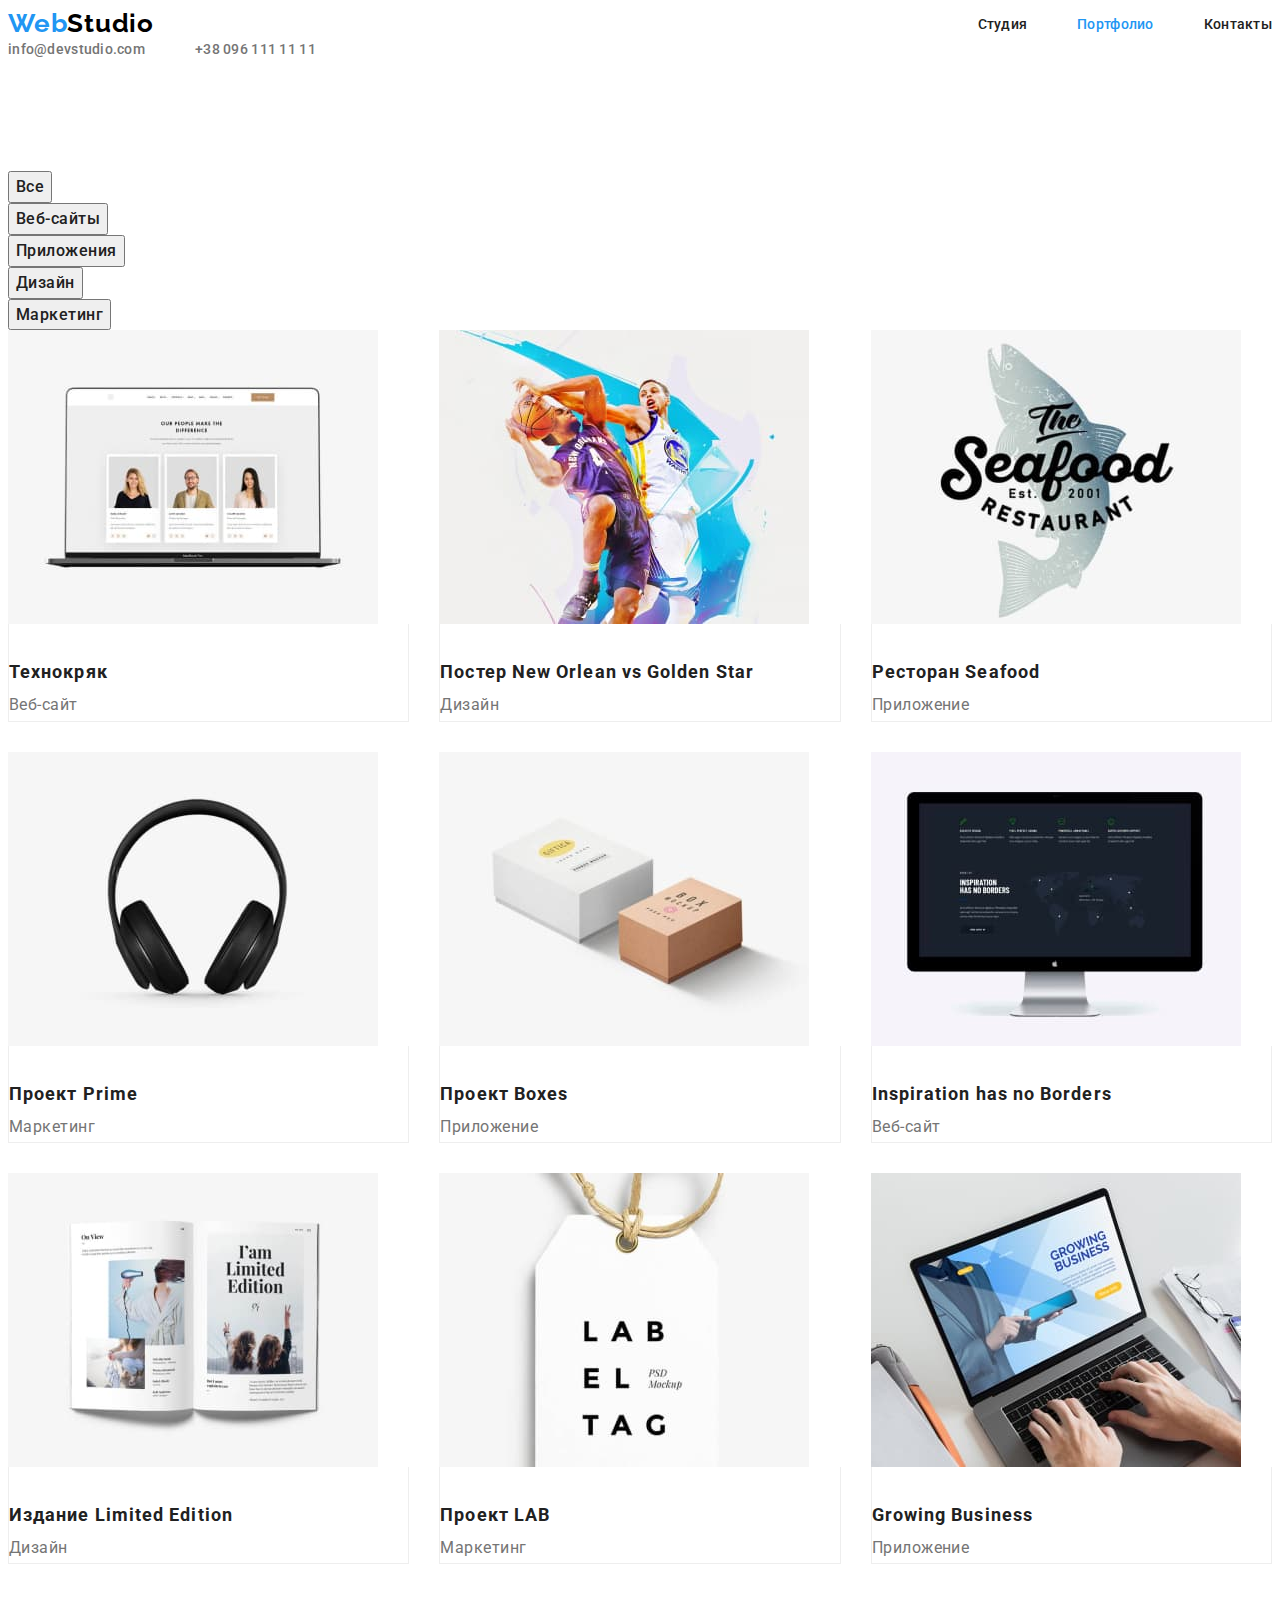
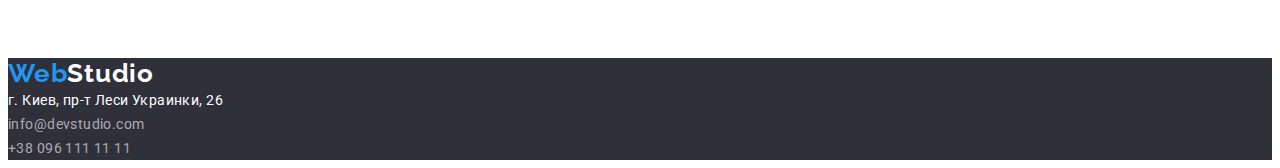
==== portfolio.html @ e8f2d109 "add" ====
<!DOCTYPE html>
<html lang="ru">
  <head>
    <link rel="stylesheet" href="./css/styles.css" />
    <meta charset="UTF-8" />
    <meta http-equiv="X-UA-Compatible" content="IE=edge" />
    <meta name="viewport" content="width=device-width, initial-scale=1.0" />
    <title>portfolio</title>
    <link rel="preconnect" href="https://fonts.googleapis.com" />
    <link rel="preconnect" href="https://fonts.gstatic.com" crossorigin />
    <link
      href="https://fonts.googleapis.com/css2?family=Raleway:wght@700&family=Roboto:wght@400;500;700;900&display=swap"
      rel="stylesheet"
      <link
      rel="stylesheet"
      href="https://cdn.jsdelivr.net/npm/modern-normalize@1.1.0/modern-normalize.min.css"
    />
  </head>
  <body>
    <!--header  -->
    <header class="page-header">
      <nav class="page-nav">
        <a class="logo" href="./index.html" lang="en"
          >Web<span class="logo-color-header">Studio</span></a
        >
        <ul class="menu list">
          <li class="menu-item">
            <a class="menu-link link" href="">Студия</a>
          </li>
          <li class="menu-item">
            <a class="menu-link link current" href="">Портфолио</a>
          </li>
          <li class="menu-item">
            <a class="menu-link link" href="">Контакты</a>
          </li>
        </ul>
      </nav>

      <ul class="menu list">
        <li class="menu-item">
          <a class="contact-email link" href="mailto:info@devstudio.com">info@devstudio.com</a>
        </li>
        <li class="menu-item">
          <a class="contact-phone-number link" href="tel:+380961111111">+38 096 111 11 11</a>
        </li>
      </ul>
    </header>
    <!-- portfolio hero -->
    <main class="section">
      <ul class="list">
        <li class="menu-item">
          <button class="portfolio-btn" type="button">Все</button>
        </li>
        <li class="menu-item">
          <button class="portfolio-btn" type="button">Веб-сайты</button>
        </li>
        <li class="menu-item">
          <button class="portfolio-btn" type="button">Приложения</button>
        </li>
        <li class="menu-item">
          <button class="portfolio-btn" type="button">Дизайн</button>
        </li>
        <li class="menu-item">
          <button class="portfolio-btn" type="button">Маркетинг</button>
        </li>
      </ul>
      <!-- portfolio projects -->
      <ul class="list portfolio-lists">
        <li class="portfolio-project-lists">
          <img src="./images/portfolio/projects/технокряк.jpg" alt="технокряк" width="370"
          height="294"
        </li>
        <div class="project-name-cards">
          <h2 class="project-name">Технокряк</h2>
          <p class="project-category">Веб-сайт</p>
        </div>

        <li class="portfolio-project-lists">
          <img src="./images/portfolio/projects/постер.jpg" alt="постер" width="370" height="294"
        </li>
        <div class="project-name-cards">
          <h2 class="project-name">Постер <span lang="en"> New Orlean vs Golden Star </span></h2>
          <p class="project-category">Дизайн</p>
        </div>
        <li class="portfolio-project-lists">
          <img src="./images/portfolio/projects/лого-ресторана.jpg" alt="логотип лого-ресторана"
          width="370" height="294"
        </li>

        <div class="project-name-cards">
          <h2 class="project-name">Ресторан <span lang="en">Seafood</span></h2>
          <p class="project-category">Приложение</p>
        </div>
        <li class="portfolio-project-lists">
          <img src="./images/portfolio/projects/прайм.jpg" alt="наушники" width="370" height="294"
        </li>
        <div class="project-name-cards">
          <h2 class="project-name">Проект <span lang="en">Prime</span></h2>
          <p class="project-category">Маркетинг</p>
        </div>
        <li class="portfolio-project-lists">
          <img src="./images/portfolio/projects/коробки.jpg" alt="две коробки" width="370"
          height="294"
        </li>
        <div class="project-name-cards">
          <h2 class="project-name">Проект <span lang="en">Boxes</span></h2>
          <p class="project-category">Приложение</p>
        </div>
        <li class="portfolio-project-lists">
          <img src="./images/portfolio/projects/вдохновление.jpg" alt="экран монитора" width="370"
          height="294"
        </li>
        <div class="project-name-cards">
          <h2 class="project-name" class="project-name" lang="en">Inspiration has no Borders</h2>
          <p class="project-category">Веб-сайт</p>
        </div>
        <li class="portfolio-project-lists">
          <img src="./images/portfolio/projects/издание.jpg" alt="развернутый журнал" width="370"
          height="294"
        </li>
        <div class="project-name-cards">
          <h2 class="project-name">Издание <span lang="en">Limited Edition</span></h2>
          <p class="project-category">Дизайн</p>
        </div>
        <li class="portfolio-project-lists">
          <img src="./images/portfolio/projects/лаб.jpg" alt="брелок логотип" width="370"
          height="294"
        </li>
        <div class="project-name-cards">
          <h2 class="project-name">Проект <span lang="en">LAB</span></h2>
          <p class="project-category">Маркетинг</p>
        </div>
        <li class="portfolio-project-lists">
          <img src="./images/portfolio/projects/макбук.jpg" alt="работающий макбук" width="370"
          height="294"
        </li>
        <div class="project-name-cards">
          <h2 class="project-name" lang="en">Growing Business</h2>
          <p class="project-category">Приложение</p>
        </div>
      </ul>
    </main>
    <!-- footer -->
    <footer class="footer-color">
      <a class="logo" href="WebStudio./index.html" lang="en"
        >Web<span class="logo-color-footer">Studio</span>
      </a>

      <address>
        <ul class="list">
          <li class="menu-item">
            <a
              class="contacts link"
              href="https://goo.gl/maps/xcYjVPtmM2zp14ST6"
              target="_blank"
              rel="noopener noreferrer"
              >г. Киев, пр-т Леси Украинки, 26</a
            >
          </li>
          <li class="menu-item">
            <a class="contact-detail link" href="mailto:info@devstudio.com">info@devstudio.com</a>
          </li>
          <li class="menu-item">
            <a class="contact-detail link" href="tel:+380961111111">+38 096 111 11 11</a>
          </li>
        </ul>
      </address>
    </footer>
  </body>
</html>
---- css/styles.css ----
:root {
    --primary-font: 'Roboto', sans-serif;
    --accent-color:#2196F3;
}
h1,
h2,
h3,
h4,
p {
    margin-top: 0;
    margin-bottom: 0;
}
ul,
ol {
    margin-top: 0;
    margin-bottom: 0;
    padding-left: 0;

}

img {
    display: block;
}

button{
cursor: pointer;
}
.section {
    padding-top: 94px;
    padding-bottom: 94px;
}

.list {
    list-style: none;
}
.link {
    text-decoration: none;
}       
body {
    font-family: var(--primary-font);
}

.container {
    width: 1200px;
    margin-left: auto;
    margin-right: auto;
    padding-left: 15px;
    padding-bottom: 15px;
}


    
                                     /*===== DOCUMENT PAGE ======*/

                                    /* ======= DOCUMENT HEADER ==========*/
.page-header{
    padding-bottom: 19px;
}

.header-container{
  display:flex;
  align-items:center;
  padding-top: 32px;
  padding-bottom: 32px;
}

.page-nav {
    display:flex;
    align-items: center;
}

.logo {
    font-family: 'Raleway',sans-serif;
        font-weight: 700;
        font-size: 26px;
        line-height: 1.19;
        letter-spacing: 0.03em;
       color: var(--accent-color);
    text-decoration: none;
    /* margin-right: 93px; */
}


.logo-color-header {
        color: #000000;
        /* padding-top: 24px;
        padding-bottom: 24px; */
}


.menu {
    display:flex;
    align-items: center;
    margin-left: auto;
}

.menu-item:not(:last-child) {
margin-right: 50px;
}

.menu-link {
        font-weight: 500;
        font-size: 14px;
        line-height: 1.14;
        letter-spacing: 0.02em;
       color: #212121;
    
}
.menu-link:hover,
.menu-link:focus {
color: var(--accent-color);
}

.current {
    color: var(--accent-color);
}

.contact-email{
        font-weight: 500;
        font-size: 14px;
        line-height: 1.14;
        letter-spacing: 0.02em;
        color: #757575;
}
.contact-email:hover,
.contact-email:focus{
    color: var(--accent-color);
}

.contact-phone-number {
    font-weight: 500;
    font-size: 14px;
    line-height: 1.14;
    letter-spacing: 0.02em;
    color: #757575;
    padding-right: 15px;
    
}

.contact-phone-number:hover,
.contact-phone-number:focus {
color: var(--accent-color);
}

                                  /* ================  HERO   ========== */
                                  
.hero-section {

}

.modal-btn {
        padding-top: 8px;
        padding-bottom: 8px;
        padding-right: 37px;
        padding-left: 37px;
        font-weight: 700;
        font-size: 16px;
        line-height: 1.87;
        color: #FFFFFF;
        background: var(--accent-color);
        font-family: inherit;
        letter-spacing: 0.06em;
        border-radius: 4px;
        }

.hero-title {
        padding-top: 200px;
        padding-bottom:280px;
        padding-right:452px;
        padding-left:452px;
        font-weight: 900;
        font-size: 44px;
        line-height: 1.36;
        text-align: center;
        letter-spacing: 0.06em;
        text-transform: uppercase;
        color: #FFFFFF;
       
}
.color-hero {
background: #2F303A;
}

                                 /* ===============  ADVANTAGES   =========== */
 .emoloyees-section{
    background-color: #FFFFFF;
   



 }

 .subtitle {
   
        font-weight: 700;
        font-size: 14px;
        line-height: 1.14;
        letter-spacing: 0.03em;
        text-transform: uppercase;
    
        color: #212121;
}

.subtitle-text{
        line-height: 1.71;
        letter-spacing: 0.03em;
        color: #757575;
}

                                   /*============= WHAT WE ARE DOING ============*/

.secondary-subheading {
        font-weight: 700;
        font-size: 36px;
        line-height: 1.16;
        text-align: center;
        letter-spacing: 0.03em;
    
        color: #212121;
}

                                    /* =============  OUR TEAM  ========= */

.employees-title{
    margin-bottom: 50px;
}
.employees-list{
    display: flex;
    flex-wrap: wrap;
    gap: 30px;
}

.employees-card{
    flex-basis: calc((100% - 90px)/4);
    
}


.empolyees-card-description{
    border: 1px solid #EEEEEE;
    padding-top: 30px;
    padding-bottom: 30px;
    border-radius: 0px 0px 4px 4px;

}

.names{
    font-weight: 500;
    font-size: 16px;
    line-height: 1.19;
    letter-spacing: 0.03em;
    color: #212121;
                                    }

.position {
        line-height: 1.19;
        letter-spacing: 0.03em;
        color: #757575;
}
                                 
                                     /* ===========   FOOTER  ========= */

.contacts {
        font-style: normal;
        font-size: 14px;
        line-height: 1.71;
        letter-spacing: 0.03em;
        color: #FFFFFF;
}
.contacts:hover,
.contacts:focus {
    color: var(--accent-color);
}
.logo-color-footer {
    color: #FFFFFF;
}
.contact-detail {
    font-style: normal;
    font-size: 14px;
    line-height: 1.71;
    letter-spacing: 0.03em;
    color: rgba(255, 255, 255, 0.6);
}
.footer-color {
    background: #2F303A;
}
                               /*======== END OF DOCUMENT PAGE ========*/

                             /* ======= === PORTFOLIO PAGE === ======== */
                               
                /* =============  =======  PORTFOLIO HERO  ======   ============ */
                    

.portfolio-btn {
        font-weight: 500;
        font-size: 16px;
        line-height: 1.62;
        letter-spacing: 0.03em;
        color: #212121;
        font-family: inherit;
        
    }
.portfolio-btn:hover,
.portfolio-btn:focus {
        color: #FFFFFF;
        background: var(--accent-color);
}
 
                                      /* ======== PORTFOLIO PROJECTS =========*/                      
.portfolio-project-lists {
    flex-basis: calc((100% - 60px)/3);
 }
                                    
.portfolio-lists {
    display: flex;
     flex-wrap: wrap;
     gap: 30px;
    }

.project-name-cards {
   border:1px solid #EEEEEE;
   border-top: none;
    padding-top: 30px;
}

.project-name {
    font-weight: 700;
    font-size: 18px;
    line-height:2.0;
    letter-spacing: 0.06em;
    color: #212121;
}

.project-category {
    line-height: 1.88;
    letter-spacing: 0.03em;
    color: #757575;
} 
                              /* ======== ======  END OF PORTFOLIO  PAGE ====== ========== */
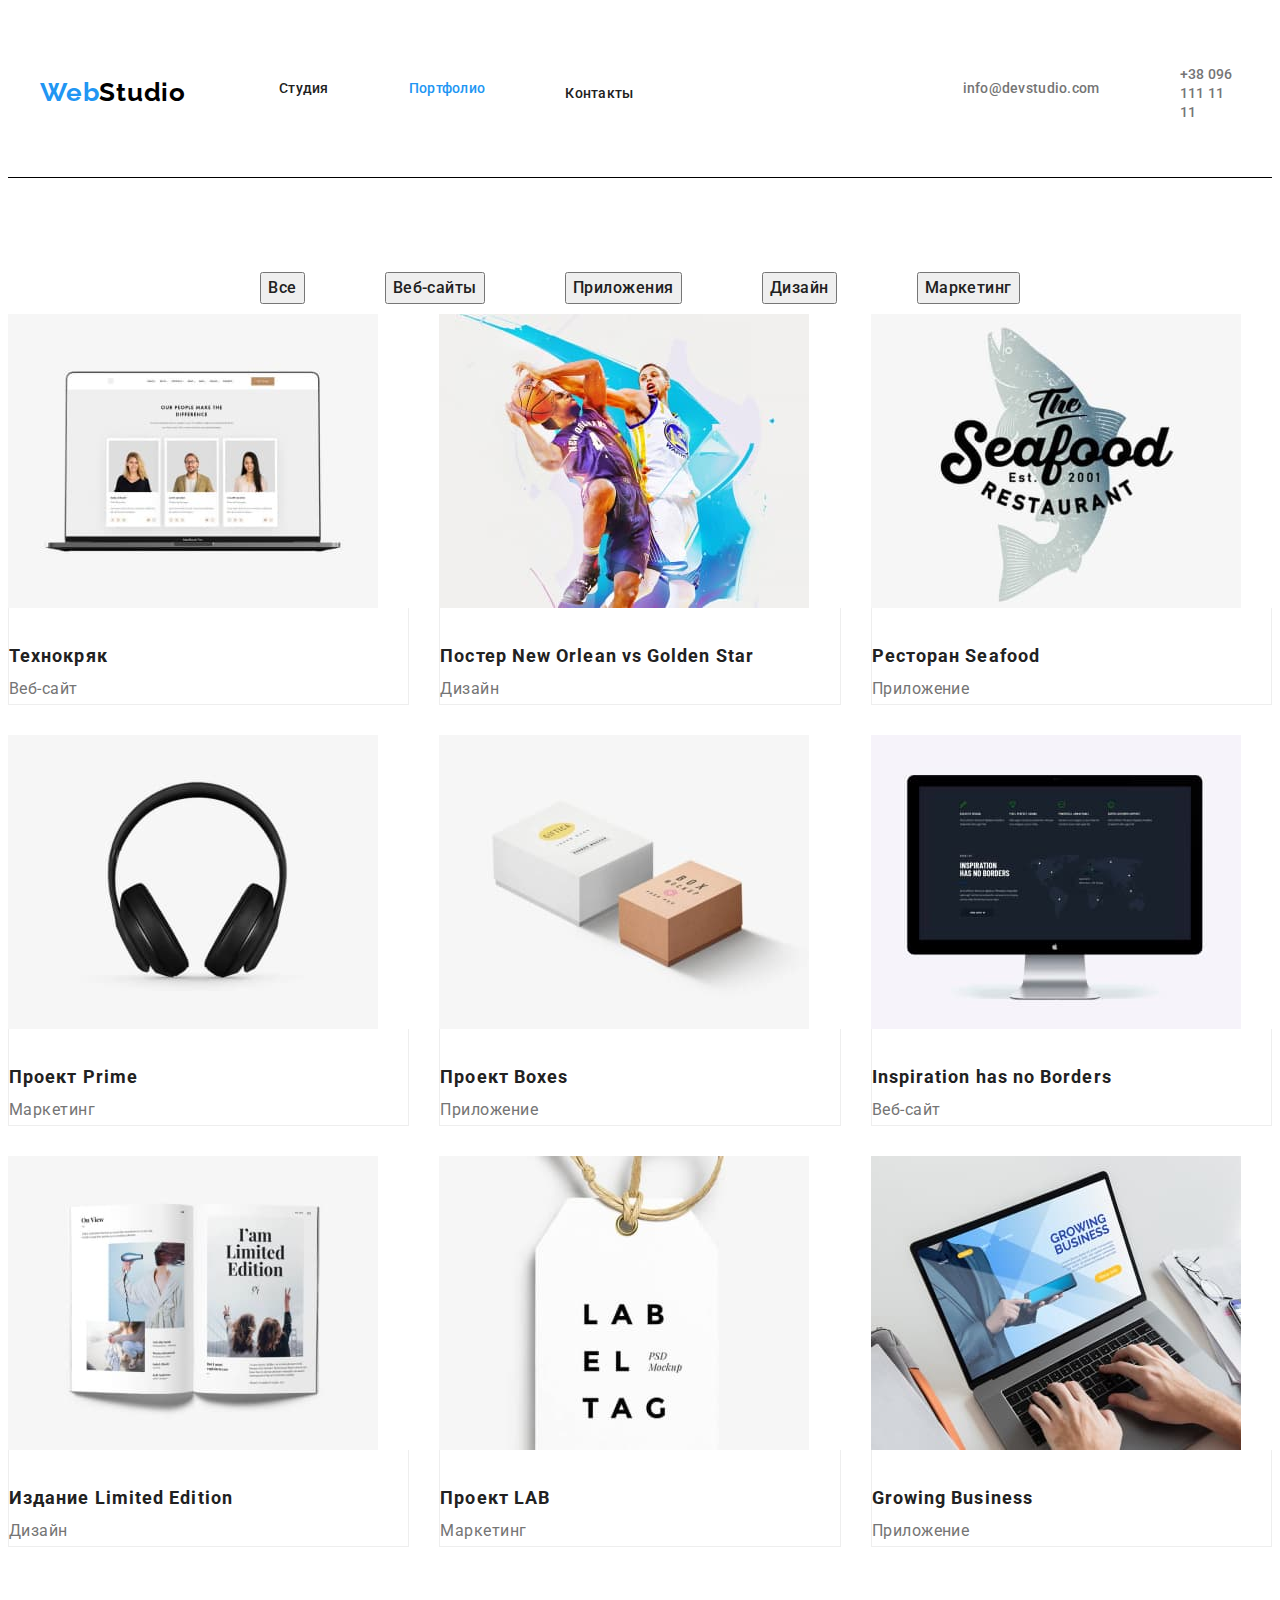
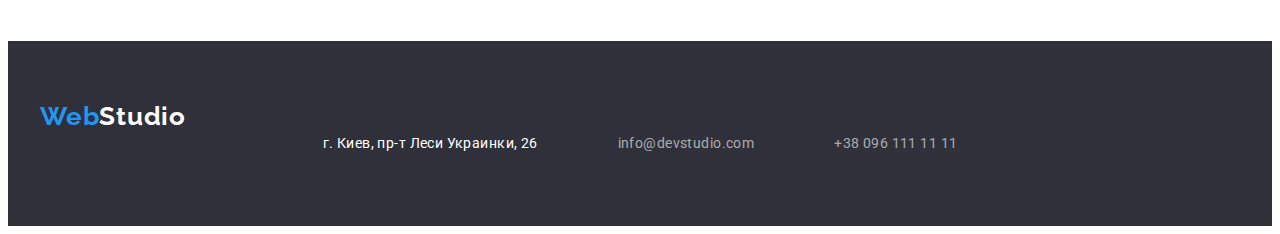
==== commit 41f7c7b7: "added" ====
--- a/portfolio.html
+++ b/portfolio.html
@@ -19,31 +19,33 @@
   <body>
     <!--header  -->
     <header class="page-header">
-      <nav class="page-nav">
-        <a class="logo" href="./index.html" lang="en"
-          >Web<span class="logo-color-header">Studio</span></a
-        >
+      <div class="container header-container">
+        <nav class="page-nav">
+          <a class="logo-header link" href="./index.html" lang="en"
+            >Web<span class="logo-color-header">Studio</span></a
+          >
+          <ul class="menu list">
+            <li class="menu-item">
+              <a class="menu-link link" href="">Студия</a>
+            </li>
+            <li class="menu-item">
+              <a class="menu-link link current" href="">Портфолио</a>
+            </li>
+            <li class="menu-item">
+              <a class="menu-link link" href="">Контакты</a>
+            </li>
+          </ul>
+        </nav>
+
         <ul class="menu list">
           <li class="menu-item">
-            <a class="menu-link link" href="">Студия</a>
+            <a class="contact-email link" href="mailto:info@devstudio.com">info@devstudio.com</a>
           </li>
           <li class="menu-item">
-            <a class="menu-link link current" href="">Портфолио</a>
-          </li>
-          <li class="menu-item">
-            <a class="menu-link link" href="">Контакты</a>
+            <a class="contact-phone-number link" href="tel:+380961111111">+38 096 111 11 11</a>
           </li>
         </ul>
-      </nav>
-
-      <ul class="menu list">
-        <li class="menu-item">
-          <a class="contact-email link" href="mailto:info@devstudio.com">info@devstudio.com</a>
-        </li>
-        <li class="menu-item">
-          <a class="contact-phone-number link" href="tel:+380961111111">+38 096 111 11 11</a>
-        </li>
-      </ul>
+      </div>
     </header>
     <!-- portfolio hero -->
     <main class="section">
@@ -142,7 +144,8 @@
     </main>
     <!-- footer -->
     <footer class="footer-color">
-      <a class="logo" href="WebStudio./index.html" lang="en"
+      <div class="container">
+      <a class="logo-footer" href="WebStudio./index.html" lang="en"
         >Web<span class="logo-color-footer">Studio</span>
       </a>
 
@@ -166,5 +169,6 @@
         </ul>
       </address>
     </footer>
+    </div>
   </body>
 </html>
--- a/css/styles.css
+++ b/css/styles.css
@@ -22,9 +22,10 @@
     display: block;
 }
 
-button{
-cursor: pointer;
-}
+button {
+cursor: pointer; 
+}
+
 .section {
     padding-top: 94px;
     padding-bottom: 94px;
@@ -45,7 +46,7 @@
     margin-left: auto;
     margin-right: auto;
     padding-left: 15px;
-    padding-bottom: 15px;
+    padding-right: 15px;
 }
 
 
@@ -54,7 +55,9 @@
 
                                     /* ======= DOCUMENT HEADER ==========*/
 .page-header{
-    padding-bottom: 19px;
+    padding-bottom: 24px;
+    padding-top: 24px ;
+    border-bottom: 1px solid;
 }
 
 .header-container{
@@ -69,7 +72,7 @@
     align-items: center;
 }
 
-.logo {
+.logo-header {
     font-family: 'Raleway',sans-serif;
         font-weight: 700;
         font-size: 26px;
@@ -77,7 +80,7 @@
         letter-spacing: 0.03em;
        color: var(--accent-color);
     text-decoration: none;
-    /* margin-right: 93px; */
+    margin-right: 93px;
 }
 
 
@@ -144,9 +147,6 @@
 
                                   /* ================  HERO   ========== */
                                   
-.hero-section {
-
-}
 
 .modal-btn {
         padding-top: 8px;
@@ -161,34 +161,68 @@
         font-family: inherit;
         letter-spacing: 0.06em;
         border-radius: 4px;
+        margin-top: 30px;
         }
 
 .hero-title {
-        padding-top: 200px;
-        padding-bottom:280px;
-        padding-right:452px;
-        padding-left:452px;
+    
         font-weight: 900;
         font-size: 44px;
         line-height: 1.36;
-        text-align: center;
         letter-spacing: 0.06em;
         text-transform: uppercase;
         color: #FFFFFF;
+        margin-left: auto;
+        margin-right: auto;
+        width: 691px;
        
 }
 .color-hero {
 background: #2F303A;
 }
 
+.hero-section{
+    padding-top: 200px;
+    padding-bottom: 200px;
+    text-align: center;
+}
+
                                  /* ===============  ADVANTAGES   =========== */
- .emoloyees-section{
+ 
+ 
+ .list{
+    display: flex;
+    flex-basis: calc((100% - 90px)/4);
+   
+ }
+ 
+ .visually-hidden {
+     position: absolute;
+     width: 1px;
+     height: 1px;
+     margin: -1px;
+     border: 0;
+     padding: 0;
+
+     white-space: nowrap;
+     clip-path: inset(100%);
+     clip: rect(0 0 0 0);
+     overflow: hidden;
+ }
+
+.emoloyees-section{
     background-color: #FFFFFF;
-   
-
-
-
- }
+    
+ }
+
+ .advantages-description{
+    width: 270px;
+    gap: 30px;
+    display: flex;
+    flex-wrap: wrap;
+    flex-basis: calc((100% - 90px)/4);
+ }
+
 
  .subtitle {
    
@@ -197,7 +231,6 @@
         line-height: 1.14;
         letter-spacing: 0.03em;
         text-transform: uppercase;
-    
         color: #212121;
 }
 
@@ -205,6 +238,7 @@
         line-height: 1.71;
         letter-spacing: 0.03em;
         color: #757575;
+        margin-bottom: 10px;
 }
 
                                    /*============= WHAT WE ARE DOING ============*/
@@ -215,19 +249,45 @@
         line-height: 1.16;
         text-align: center;
         letter-spacing: 0.03em;
-    
         color: #212121;
-}
+        padding-bottom: 50px;
+    
+}
+.list{
+    justify-content: center;
+    display: flex;
+    gap: 30px;
+    
+}
+
+
 
                                     /* =============  OUR TEAM  ========= */
+.employees-list{
+    list-style: none;
+}
+
+.team-container{
+    width: 1200px;
+    margin-left: auto;
+    margin-right: auto;
+    padding-left: 15px;
+    padding-right: 15px;
+    background: #F5F4FA;
+}
 
 .employees-title{
     margin-bottom: 50px;
-}
+    margin-top: 94px;
+}
+
+
+
 .employees-list{
     display: flex;
     flex-wrap: wrap;
     gap: 30px;
+    padding-bottom: 94px;
 }
 
 .employees-card{
@@ -235,13 +295,12 @@
     
 }
 
-
 .empolyees-card-description{
-    border: 1px solid #EEEEEE;
+    
     padding-top: 30px;
     padding-bottom: 30px;
-    border-radius: 0px 0px 4px 4px;
-
+    text-align: center;
+    background-color: #FFFFFF;
 }
 
 .names{
@@ -260,7 +319,28 @@
                                  
                                      /* ===========   FOOTER  ========= */
 
-.contacts {
+   
+
+.logo-footer{
+    font-family: 'Raleway', sans-serif;
+        font-weight: 700;
+        font-size: 26px;
+        line-height: 1.19;
+        letter-spacing: 0.03em;
+        color: var(--accent-color);
+        text-decoration: none;
+        /* display: block; */
+        /* margin-right: 93px; */
+        margin-bottom: 20px;
+}
+.menu-item {
+    display: block;
+}
+ .menu-item:not(:last-child) {
+margin-bottom: 10px;
+ }
+
+    .contacts {
         font-style: normal;
         font-size: 14px;
         line-height: 1.71;
@@ -283,13 +363,18 @@
 }
 .footer-color {
     background: #2F303A;
+    padding-top: 60px;
+    padding-bottom: 60px;
 }
                                /*======== END OF DOCUMENT PAGE ========*/
 
                              /* ======= === PORTFOLIO PAGE === ======== */
                                
                 /* =============  =======  PORTFOLIO HERO  ======   ============ */
-                    
+    .list{
+        display: flex;
+        justify-content: center;
+    }
 
 .portfolio-btn {
         font-weight: 500;
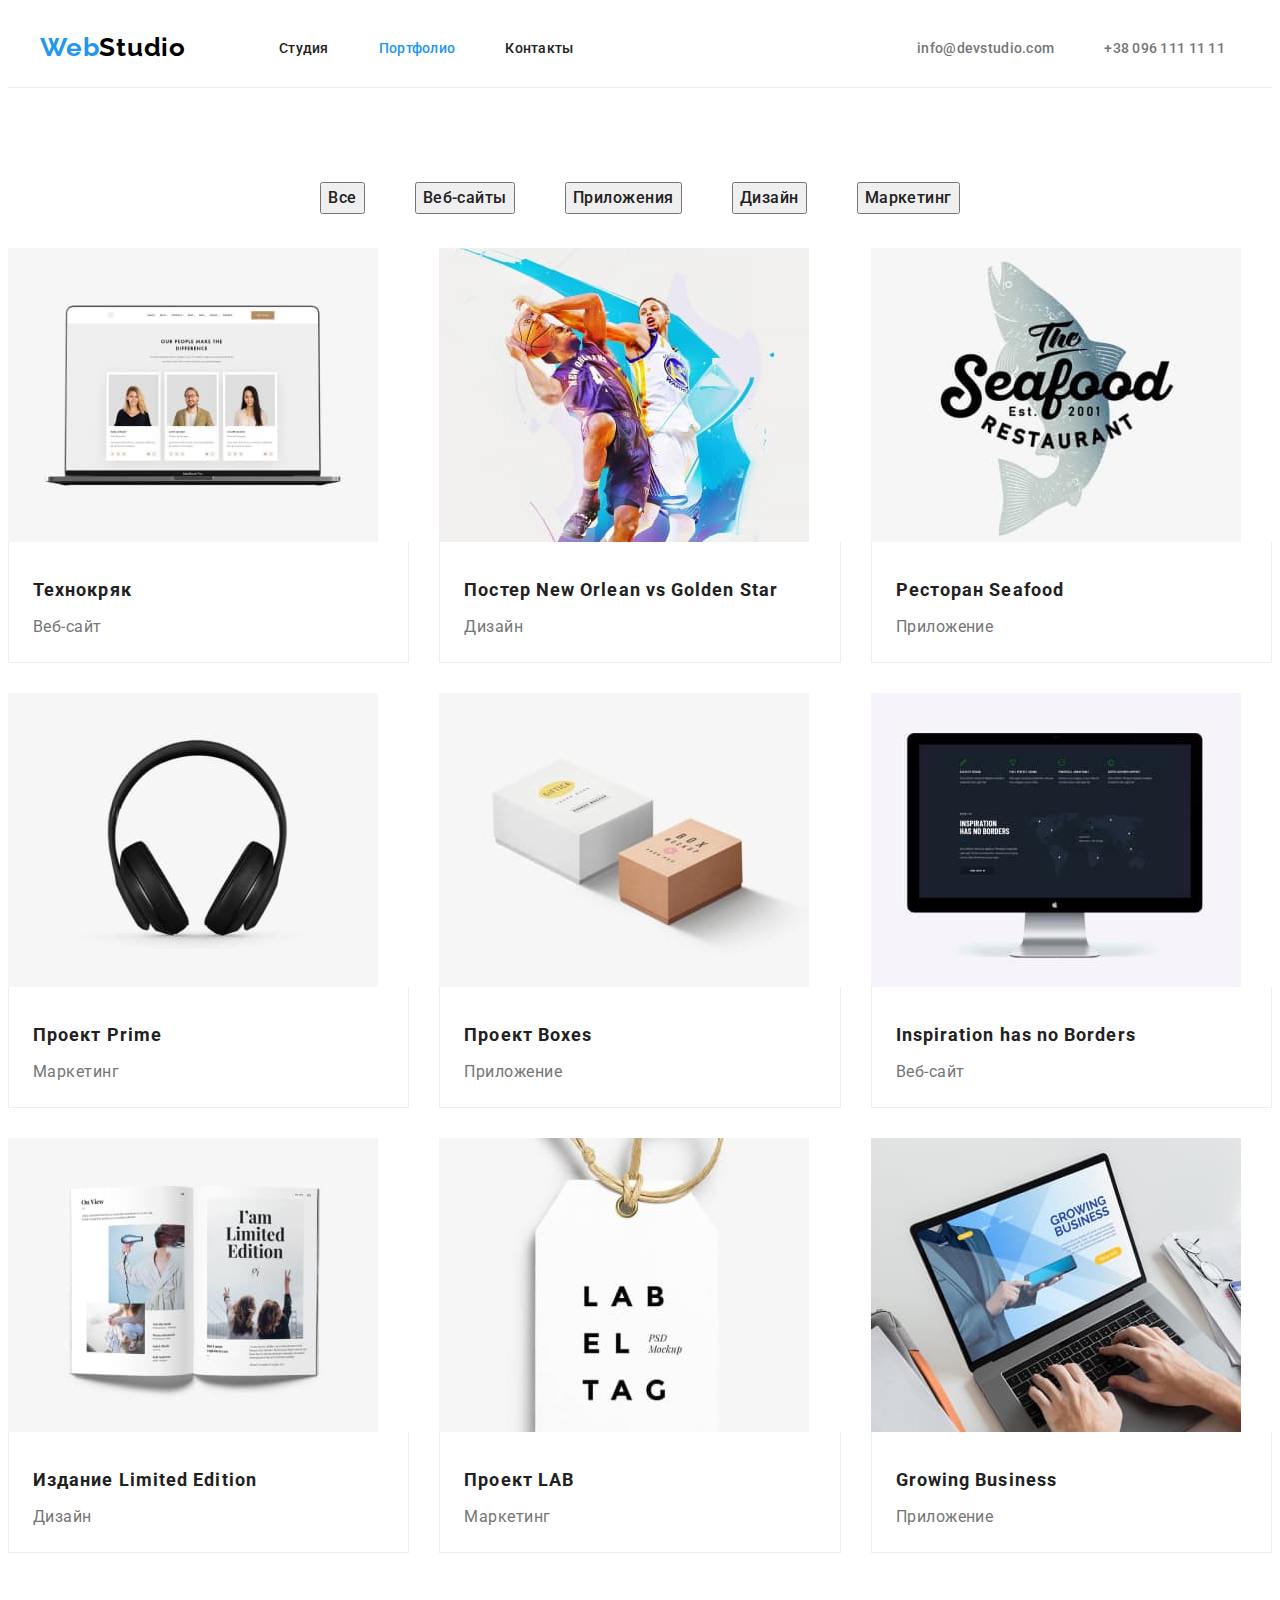
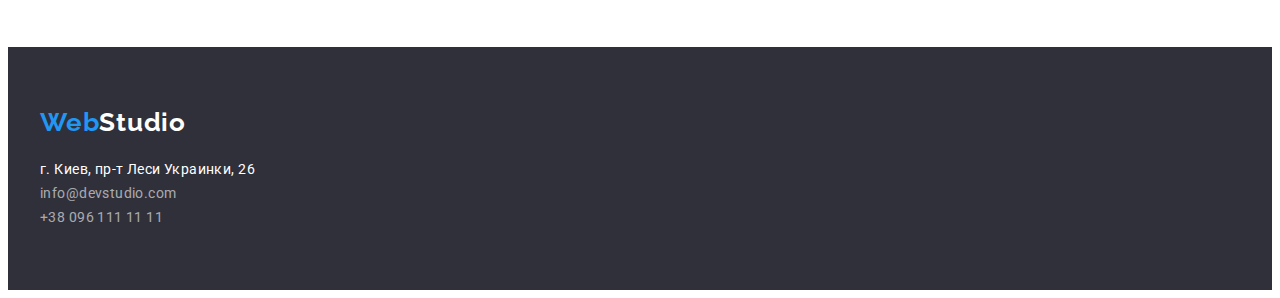
==== commit f1fa3c6b: "added" ====
--- a/portfolio.html
+++ b/portfolio.html
@@ -22,11 +22,10 @@
       <div class="container header-container">
         <nav class="page-nav">
           <a class="logo-header link" href="./index.html" lang="en"
-            >Web<span class="logo-color-header">Studio</span></a
-          >
+            >Web<span class="logo-color-header">Studio</span></a>
           <ul class="menu list">
             <li class="menu-item">
-              <a class="menu-link link" href="">Студия</a>
+              <a class="menu-link link" href="./index.html">Студия</a>
             </li>
             <li class="menu-item">
               <a class="menu-link link current" href="">Портфолио</a>
@@ -48,8 +47,9 @@
       </div>
     </header>
     <!-- portfolio hero -->
-    <main class="section">
-      <ul class="list">
+    <main>
+      <div class="section">
+      <ul class="list portfolio-list-hero">
         <li class="menu-item">
           <button class="portfolio-btn" type="button">Все</button>
         </li>
@@ -141,6 +141,7 @@
           <p class="project-category">Приложение</p>
         </div>
       </ul>
+      </div>
     </main>
     <!-- footer -->
     <footer class="footer-color">
@@ -150,7 +151,7 @@
       </a>
 
       <address>
-        <ul class="list">
+        <ul class="list-menu">
           <li class="menu-item">
             <a
               class="contacts link"
--- a/css/styles.css
+++ b/css/styles.css
@@ -57,14 +57,13 @@
 .page-header{
     padding-bottom: 24px;
     padding-top: 24px ;
-    border-bottom: 1px solid;
+    border-bottom: 1px solid #ECECEC;
 }
 
 .header-container{
   display:flex;
   align-items:center;
-  padding-top: 32px;
-  padding-bottom: 32px;
+
 }
 
 .page-nav {
@@ -95,6 +94,10 @@
     display:flex;
     align-items: center;
     margin-left: auto;
+}
+ 
+.menu-link.current {
+    color: var(--accent-color);
 }
 
 .menu-item:not(:last-child) {
@@ -189,13 +192,14 @@
 
                                  /* ===============  ADVANTAGES   =========== */
  
- 
- .list{
-    display: flex;
-    flex-basis: calc((100% - 90px)/4);
-   
+ .list-advantages{
+    margin: 0;
+    padding: 0;
+    list-style: none;
+    gap: 30px;
+
  }
- 
+
  .visually-hidden {
      position: absolute;
      width: 1px;
@@ -210,19 +214,15 @@
      overflow: hidden;
  }
 
-.emoloyees-section{
-    background-color: #FFFFFF;
-    
- }
+/* .emoloyees-section{
+    background-color: #F5F5F5;;
+    
+ } */
 
  .advantages-description{
     width: 270px;
-    gap: 30px;
-    display: flex;
-    flex-wrap: wrap;
-    flex-basis: calc((100% - 90px)/4);
- }
-
+}
+   
 
  .subtitle {
    
@@ -232,37 +232,51 @@
         letter-spacing: 0.03em;
         text-transform: uppercase;
         color: #212121;
+        margin-bottom: 10px;
 }
 
 .subtitle-text{
         line-height: 1.71;
         letter-spacing: 0.03em;
         color: #757575;
-        margin-bottom: 10px;
-}
-
-                                   /*============= WHAT WE ARE DOING ============*/
-
-.secondary-subheading {
-        font-weight: 700;
-        font-size: 36px;
-        line-height: 1.16;
-        text-align: center;
-        letter-spacing: 0.03em;
-        color: #212121;
-        padding-bottom: 50px;
-    
+        /* margin-bottom: 10px; */
 }
 .list{
     justify-content: center;
+        display: flex;
+}
+
+                                   /*============= WHAT WE ARE DOING ============*/
+
+/* .section-color{
+    background-color: #F5F5F5;;
+} */
+
+.business-subheading {
+   text-align: center;
+    margin-bottom: 50px;    
+}
+
+.do-list{
+    justify-content: center;
     display: flex;
-    gap: 30px;
-    
+    gap: 30px; 
+    list-style: none;
+
 }
 
 
 
                                     /* =============  OUR TEAM  ========= */
+.section {
+    padding-top: 94px;
+    padding-bottom: 94px;
+
+}
+.team-section {
+    background-color: #F5F4FA;
+}
+
 .employees-list{
     list-style: none;
 }
@@ -278,16 +292,16 @@
 
 .employees-title{
     margin-bottom: 50px;
-    margin-top: 94px;
-}
-
+    text-align: center;
+    margin-bottom: 50px;
+}
 
 
 .employees-list{
     display: flex;
     flex-wrap: wrap;
     gap: 30px;
-    padding-bottom: 94px;
+    /* padding-bottom: 94px; */
 }
 
 .employees-card{
@@ -309,7 +323,8 @@
     line-height: 1.19;
     letter-spacing: 0.03em;
     color: #212121;
-                                    }
+    margin-bottom: 12px;
+}
 
 .position {
         line-height: 1.19;
@@ -319,7 +334,17 @@
                                  
                                      /* ===========   FOOTER  ========= */
 
-   
+   .list-menu {
+    list-style: none;
+   }
+   .list-menu:not(:last-child){
+    margin-bottom: 10px;
+   }
+/* .footer-menu-item:not(:last-child)
+{
+    margin-right: 50px;
+} */
+
 
 .logo-footer{
     font-family: 'Raleway', sans-serif;
@@ -329,16 +354,12 @@
         letter-spacing: 0.03em;
         color: var(--accent-color);
         text-decoration: none;
-        /* display: block; */
-        /* margin-right: 93px; */
         margin-bottom: 20px;
-}
-.menu-item {
+        display: block;
+}
+/* .menu-item {
     display: block;
-}
- .menu-item:not(:last-child) {
-margin-bottom: 10px;
- }
+} */
 
     .contacts {
         font-style: normal;
@@ -371,10 +392,10 @@
                              /* ======= === PORTFOLIO PAGE === ======== */
                                
                 /* =============  =======  PORTFOLIO HERO  ======   ============ */
-    .list{
-        display: flex;
-        justify-content: center;
-    }
+    
+.portfolio-list-hero{
+margin-bottom: 34px;
+}
 
 .portfolio-btn {
         font-weight: 500;
@@ -384,6 +405,9 @@
         color: #212121;
         font-family: inherit;
         
+    }
+    portfolio-btn:not(:last-child){
+        margin-right: 8px;
     }
 .portfolio-btn:hover,
 .portfolio-btn:focus {
@@ -406,6 +430,8 @@
    border:1px solid #EEEEEE;
    border-top: none;
     padding-top: 30px;
+    padding-left: 24px;
+    padding-bottom: 20px;
 }
 
 .project-name {
@@ -414,6 +440,7 @@
     line-height:2.0;
     letter-spacing: 0.06em;
     color: #212121;
+    margin-bottom: 4px;
 }
 
 .project-category {
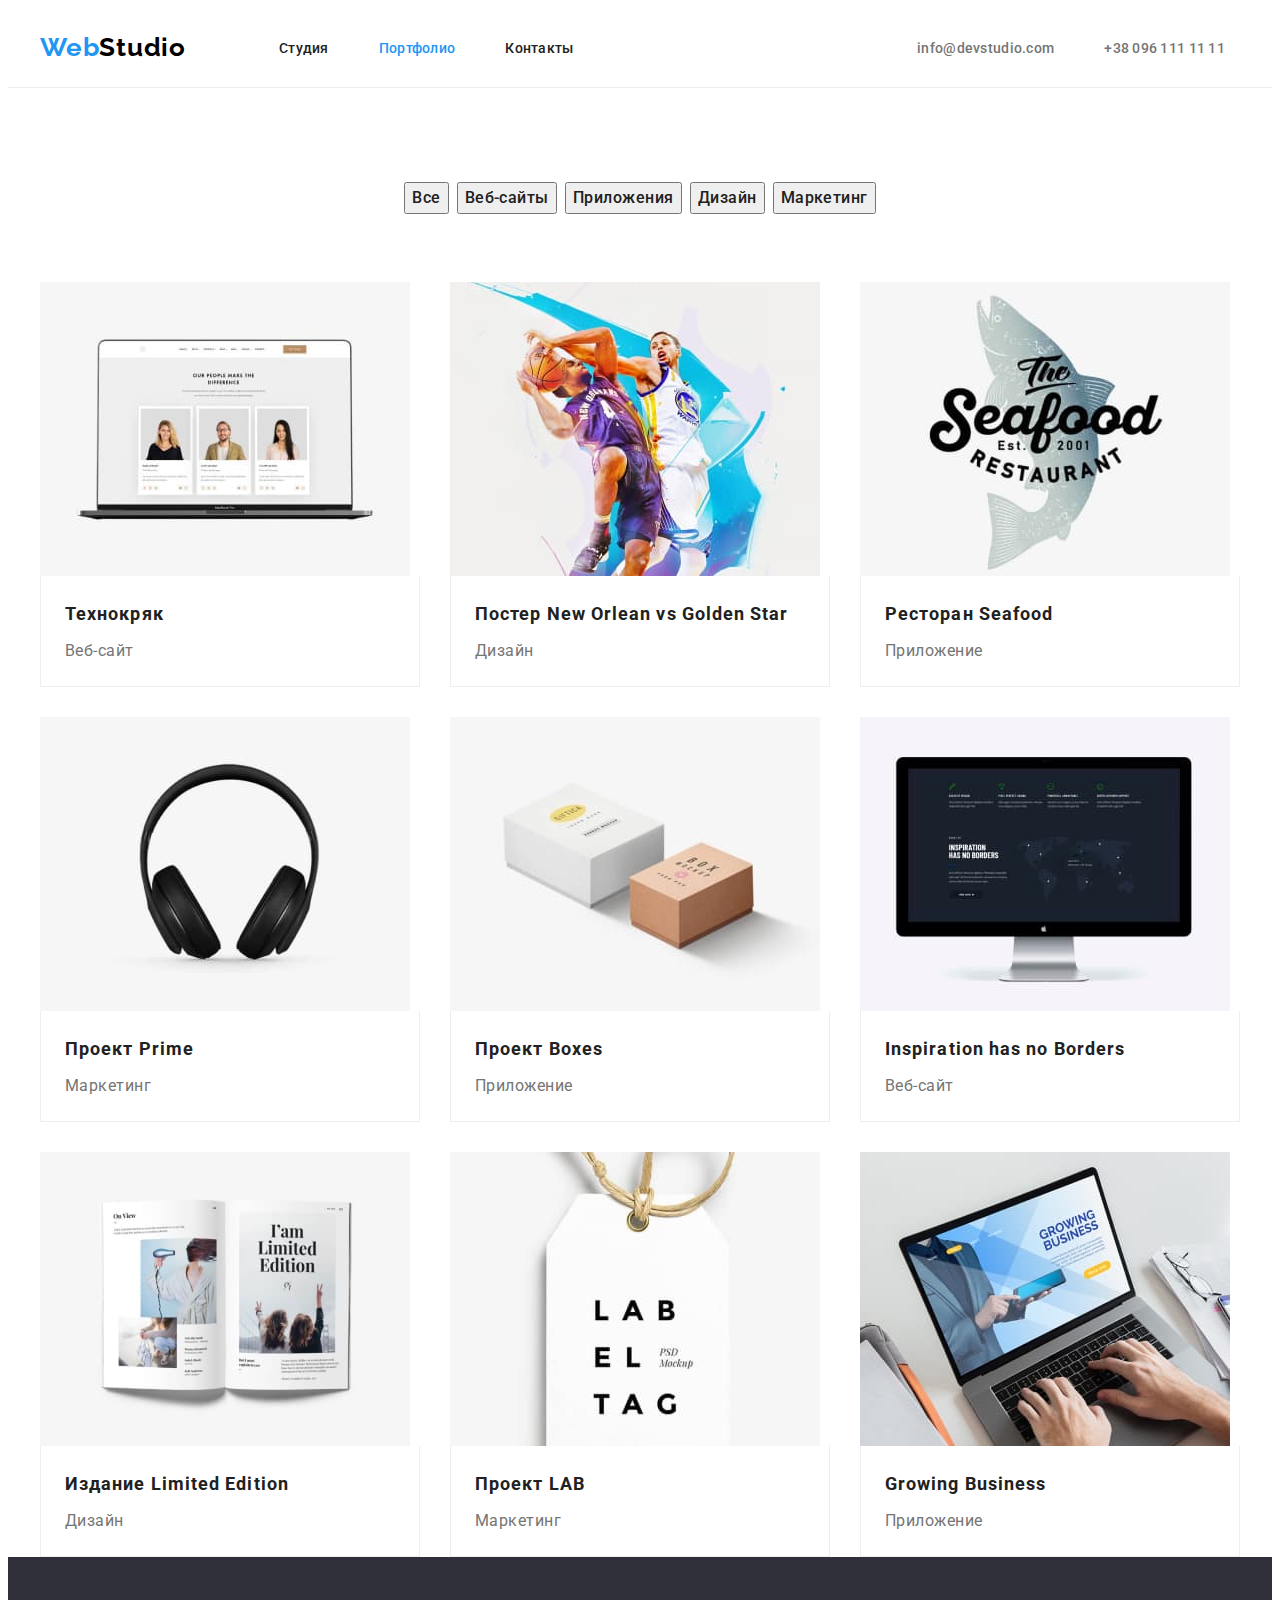
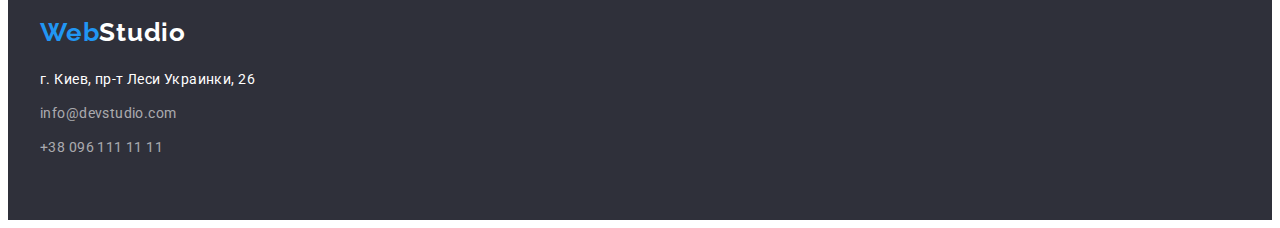
==== commit 5ae55284: "add" ====
--- a/portfolio.html
+++ b/portfolio.html
@@ -18,7 +18,7 @@
   </head>
   <body>
     <!--header  -->
-    <header class="page-header">
+    <header class="portfolio-page-header">
       <div class="container header-container">
         <nav class="page-nav">
           <a class="logo-header link" href="./index.html" lang="en"
@@ -48,21 +48,22 @@
     </header>
     <!-- portfolio hero -->
     <main>
-      <div class="section">
+      <section>
+        <div class="container">
       <ul class="list portfolio-list-hero">
-        <li class="menu-item">
+        <li class="portfolio-menu-item">
           <button class="portfolio-btn" type="button">Все</button>
         </li>
-        <li class="menu-item">
+        <li class="portfolio-menu-item">
           <button class="portfolio-btn" type="button">Веб-сайты</button>
         </li>
-        <li class="menu-item">
+        <li class="portfolio-menu-item">
           <button class="portfolio-btn" type="button">Приложения</button>
         </li>
-        <li class="menu-item">
+        <li class="portfolio-menu-item">
           <button class="portfolio-btn" type="button">Дизайн</button>
         </li>
-        <li class="menu-item">
+        <li class="portfolio-menu-item">
           <button class="portfolio-btn" type="button">Маркетинг</button>
         </li>
       </ul>
@@ -142,6 +143,7 @@
         </div>
       </ul>
       </div>
+      </section>
     </main>
     <!-- footer -->
     <footer class="footer-color">
@@ -152,7 +154,7 @@
 
       <address>
         <ul class="list-menu">
-          <li class="menu-item">
+          <li class="footer-menu-item">
             <a
               class="contacts link"
               href="https://goo.gl/maps/xcYjVPtmM2zp14ST6"
@@ -161,10 +163,10 @@
               >г. Киев, пр-т Леси Украинки, 26</a
             >
           </li>
-          <li class="menu-item">
+          <li class="footer-menu-item">
             <a class="contact-detail link" href="mailto:info@devstudio.com">info@devstudio.com</a>
           </li>
-          <li class="menu-item">
+          <li class="footer-menu-item">
             <a class="contact-detail link" href="tel:+380961111111">+38 096 111 11 11</a>
           </li>
         </ul>
--- a/css/styles.css
+++ b/css/styles.css
@@ -222,7 +222,10 @@
  .advantages-description{
     width: 270px;
 }
-   
+   .emoloyees-section{
+    padding-top: 94px;
+    padding-bottom: 64px;
+   }
 
  .subtitle {
    
@@ -251,10 +254,17 @@
 /* .section-color{
     background-color: #F5F5F5;;
 } */
-
+ .section {
+    padding-top: 0px;
+ }
 .business-subheading {
    text-align: center;
-    margin-bottom: 50px;    
+    margin-bottom: 50px;   
+    font-size: 36px;
+    line-height: 1.17;
+    text-align: center;
+    letter-spacing: 0.03em;
+    color: #212121;
 }
 
 .do-list{
@@ -291,6 +301,11 @@
 }
 
 .employees-title{
+    font-size: 36px;
+    line-height: 1.7;
+    text-align: center;
+    letter-spacing: 0.03em;
+    color: #212121;
     margin-bottom: 50px;
     text-align: center;
     margin-bottom: 50px;
@@ -337,7 +352,7 @@
    .list-menu {
     list-style: none;
    }
-   .list-menu:not(:last-child){
+   .footer-menu-item:not(:last-child){
     margin-bottom: 10px;
    }
 /* .footer-menu-item:not(:last-child)
@@ -390,12 +405,25 @@
                                /*======== END OF DOCUMENT PAGE ========*/
 
                              /* ======= === PORTFOLIO PAGE === ======== */
-                               
+    .portfolio-page-header{
+    padding-bottom: 24px;
+    padding-top: 24px;
+    border-bottom: 1px solid #ECECEC;
+    margin-bottom: 94px;
+
+    }
                 /* =============  =======  PORTFOLIO HERO  ======   ============ */
     
 .portfolio-list-hero{
 margin-bottom: 34px;
 }
+ .portfolio-menu-item:not(:last-child){
+margin-right: 8px;
+border:none;
+padding-left: auto;
+padding-right:auto;
+padding-bottom: 34px;
+ }
 
 .portfolio-btn {
         font-weight: 500;
@@ -429,8 +457,9 @@
 .project-name-cards {
    border:1px solid #EEEEEE;
    border-top: none;
-    padding-top: 30px;
+    padding-top: 20px;
     padding-left: 24px;
+    padding-right: 24px;
     padding-bottom: 20px;
 }
 
@@ -448,4 +477,5 @@
     letter-spacing: 0.03em;
     color: #757575;
 } 
+
                               /* ======== ======  END OF PORTFOLIO  PAGE ====== ========== */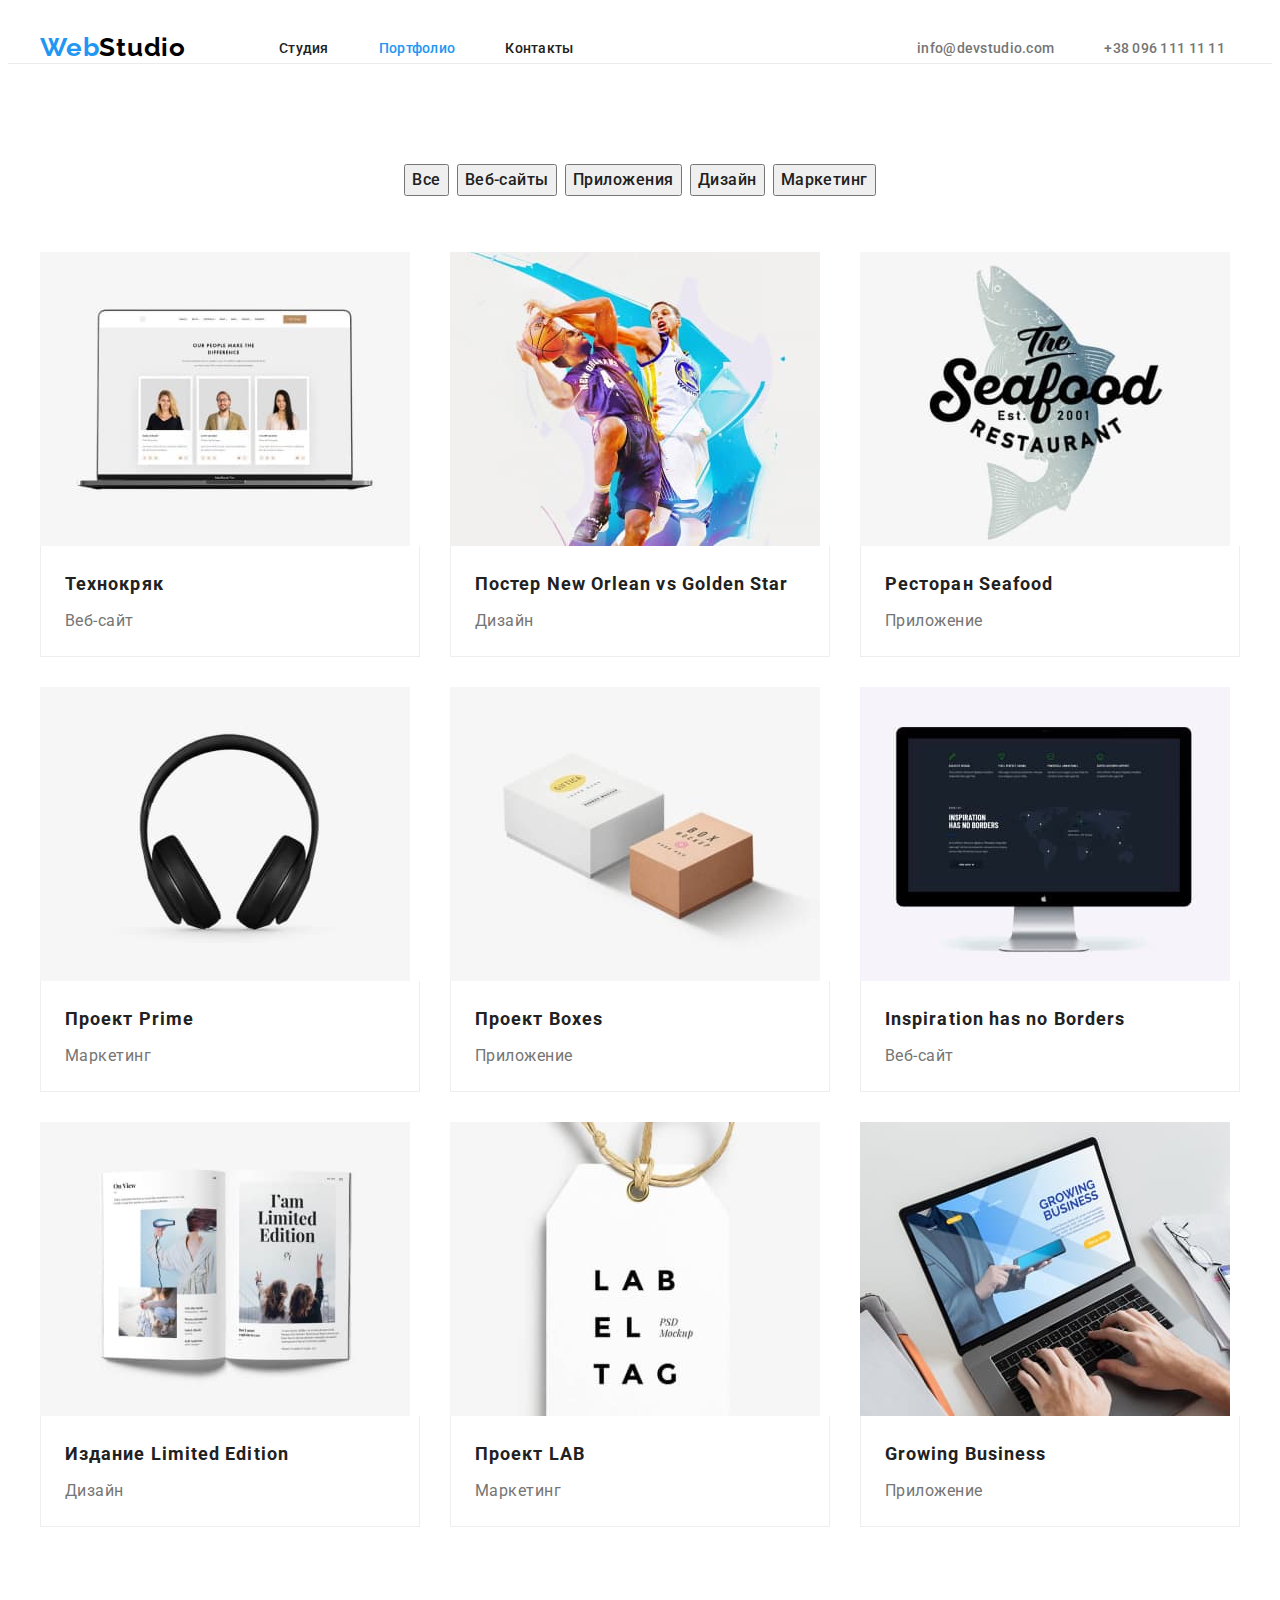
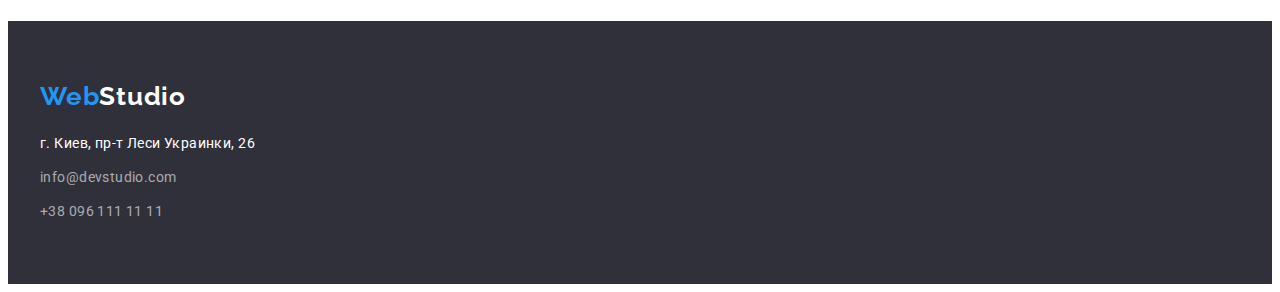
==== commit fb3ea6f2: "add" ====
--- a/portfolio.html
+++ b/portfolio.html
@@ -48,7 +48,7 @@
     </header>
     <!-- portfolio hero -->
     <main>
-      <section>
+      <section class="section">
         <div class="container">
       <ul class="list portfolio-list-hero">
         <li class="portfolio-menu-item">
--- a/css/styles.css
+++ b/css/styles.css
@@ -254,9 +254,14 @@
 /* .section-color{
     background-color: #F5F5F5;;
 } */
- .section {
-    padding-top: 0px;
+ /* .section {
+    padding-top: 0px; */
+ /* } */
+ .what-we-do{
+    padding-top: 0;
  }
+
+
 .business-subheading {
    text-align: center;
     margin-bottom: 50px;   
@@ -278,11 +283,11 @@
 
 
                                     /* =============  OUR TEAM  ========= */
-.section {
+/* .section {
     padding-top: 94px;
-    padding-bottom: 94px;
-
-}
+    padding-bottom: 94px; */
+
+/* } */
 .team-section {
     background-color: #F5F4FA;
 }
@@ -352,13 +357,10 @@
    .list-menu {
     list-style: none;
    }
+   
    .footer-menu-item:not(:last-child){
     margin-bottom: 10px;
    }
-/* .footer-menu-item:not(:last-child)
-{
-    margin-right: 50px;
-} */
 
 
 .logo-footer{
@@ -372,9 +374,7 @@
         margin-bottom: 20px;
         display: block;
 }
-/* .menu-item {
-    display: block;
-} */
+
 
     .contacts {
         font-style: normal;
@@ -406,23 +406,24 @@
 
                              /* ======= === PORTFOLIO PAGE === ======== */
     .portfolio-page-header{
-    padding-bottom: 24px;
     padding-top: 24px;
     border-bottom: 1px solid #ECECEC;
-    margin-bottom: 94px;
 
     }
                 /* =============  =======  PORTFOLIO HERO  ======   ============ */
     
 .portfolio-list-hero{
-margin-bottom: 34px;
+margin-bottom: 50px;
+border: none;
+padding-top:6px ;
+padding-bottom:6px ;
+padding: right 22px;
 }
  .portfolio-menu-item:not(:last-child){
 margin-right: 8px;
-border:none;
-padding-left: auto;
-padding-right:auto;
-padding-bottom: 34px;
+/* border:none; */
+/* padding-left: auto;
+padding-right:auto; */
  }
 
 .portfolio-btn {
@@ -443,7 +444,9 @@
         background: var(--accent-color);
 }
  
-                                      /* ======== PORTFOLIO PROJECTS =========*/                      
+                    /* ======== PORTFOLIO PROJECTS =========*/ 
+                    
+                    
 .portfolio-project-lists {
     flex-basis: calc((100% - 60px)/3);
  }
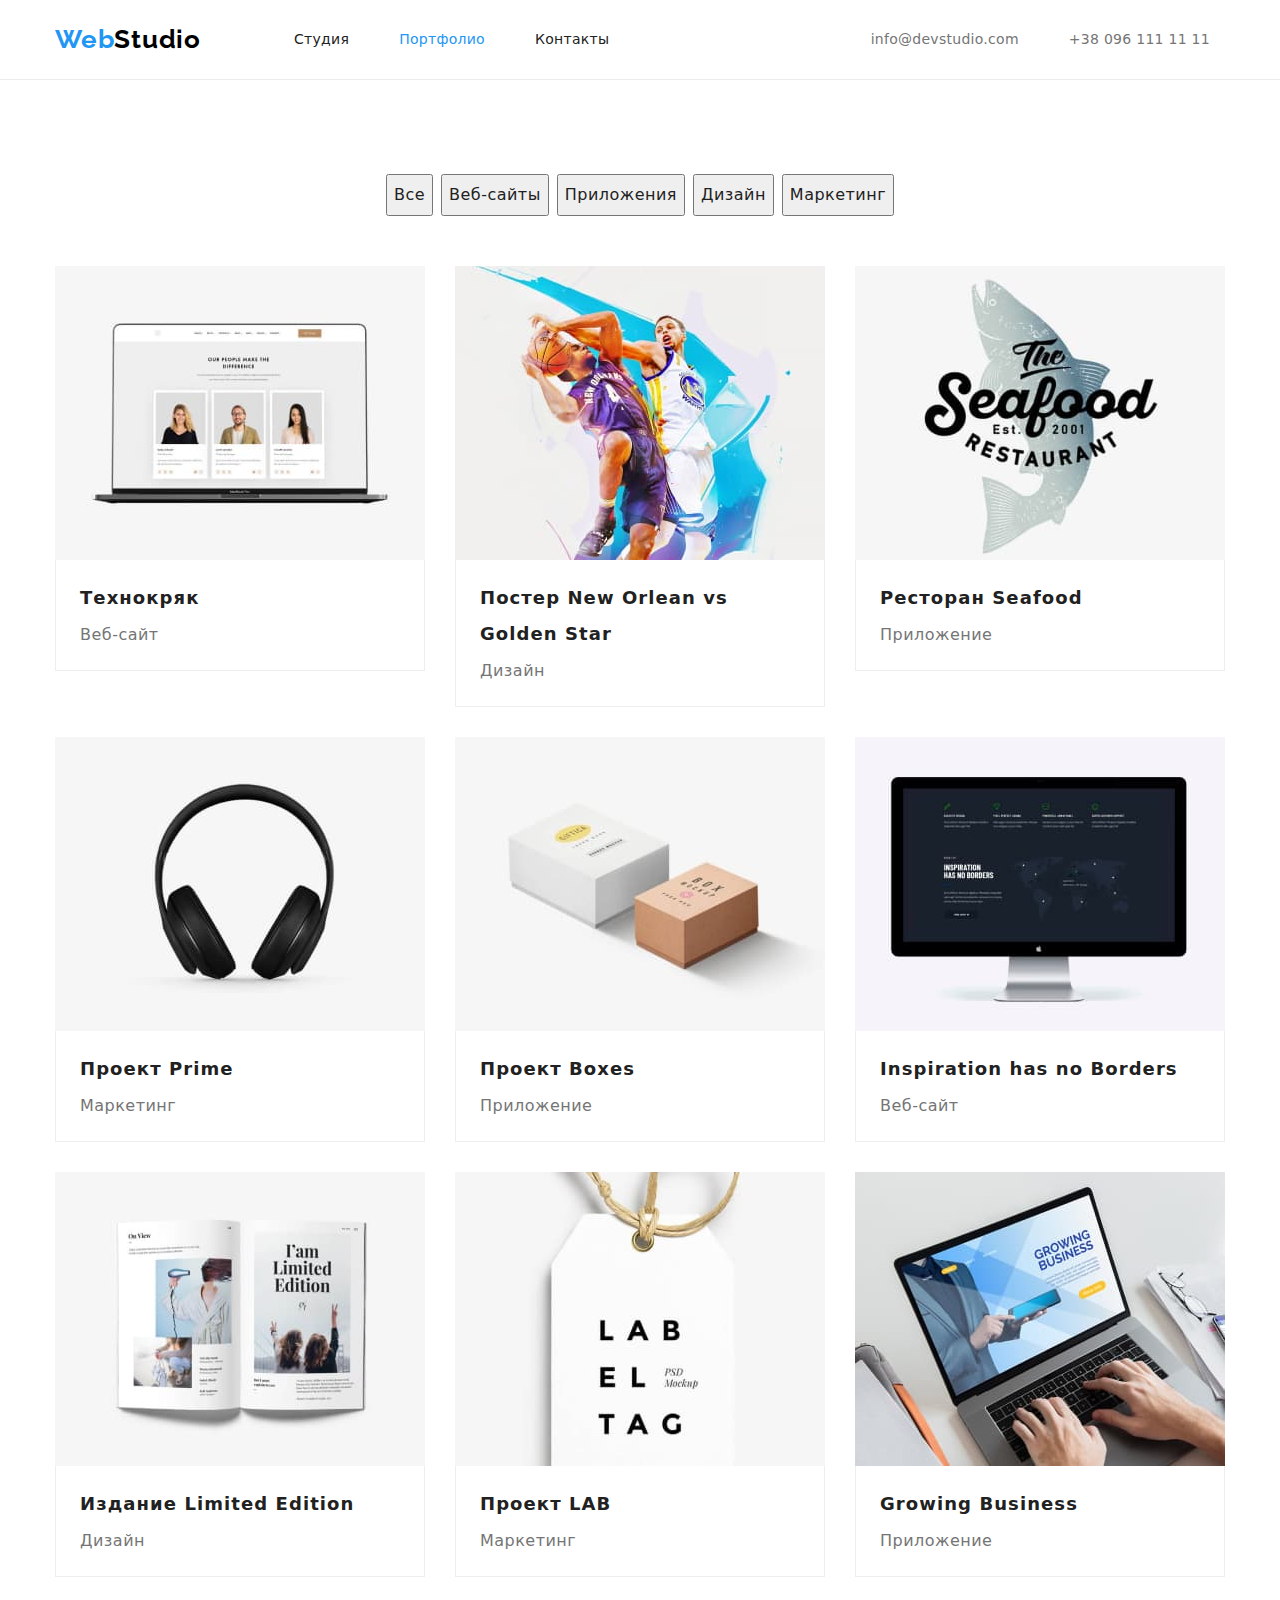
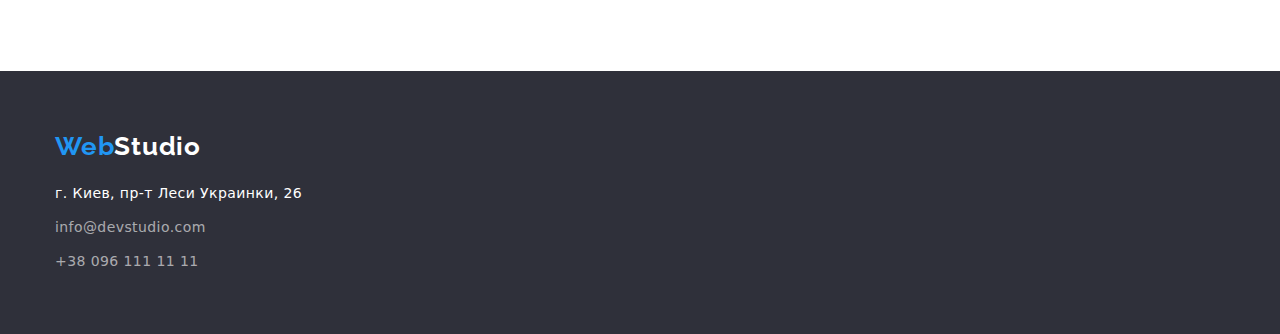
==== commit c846a000: "added" ====
--- a/portfolio.html
+++ b/portfolio.html
@@ -11,6 +11,7 @@
     <link
       href="https://fonts.googleapis.com/css2?family=Raleway:wght@700&family=Roboto:wght@400;500;700;900&display=swap"
       rel="stylesheet"
+      />
       <link
       rel="stylesheet"
       href="https://cdn.jsdelivr.net/npm/modern-normalize@1.1.0/modern-normalize.min.css"
--- a/css/styles.css
+++ b/css/styles.css
@@ -224,7 +224,7 @@
 }
    .emoloyees-section{
     padding-top: 94px;
-    padding-bottom: 64px;
+    padding-bottom: 94px;
    }
 
  .subtitle {
@@ -408,16 +408,14 @@
     .portfolio-page-header{
     padding-top: 24px;
     border-bottom: 1px solid #ECECEC;
-
+    padding-bottom: 24px;
     }
                 /* =============  =======  PORTFOLIO HERO  ======   ============ */
     
 .portfolio-list-hero{
 margin-bottom: 50px;
 border: none;
-padding-top:6px ;
-padding-bottom:6px ;
-padding: right 22px;
+
 }
  .portfolio-menu-item:not(:last-child){
 margin-right: 8px;
@@ -433,7 +431,10 @@
         letter-spacing: 0.03em;
         color: #212121;
         font-family: inherit;
-        
+         padding-top: 6px;
+         padding-bottom: 6px;
+         padding: right 22px;
+         /* border:none; */
     }
     portfolio-btn:not(:last-child){
         margin-right: 8px;
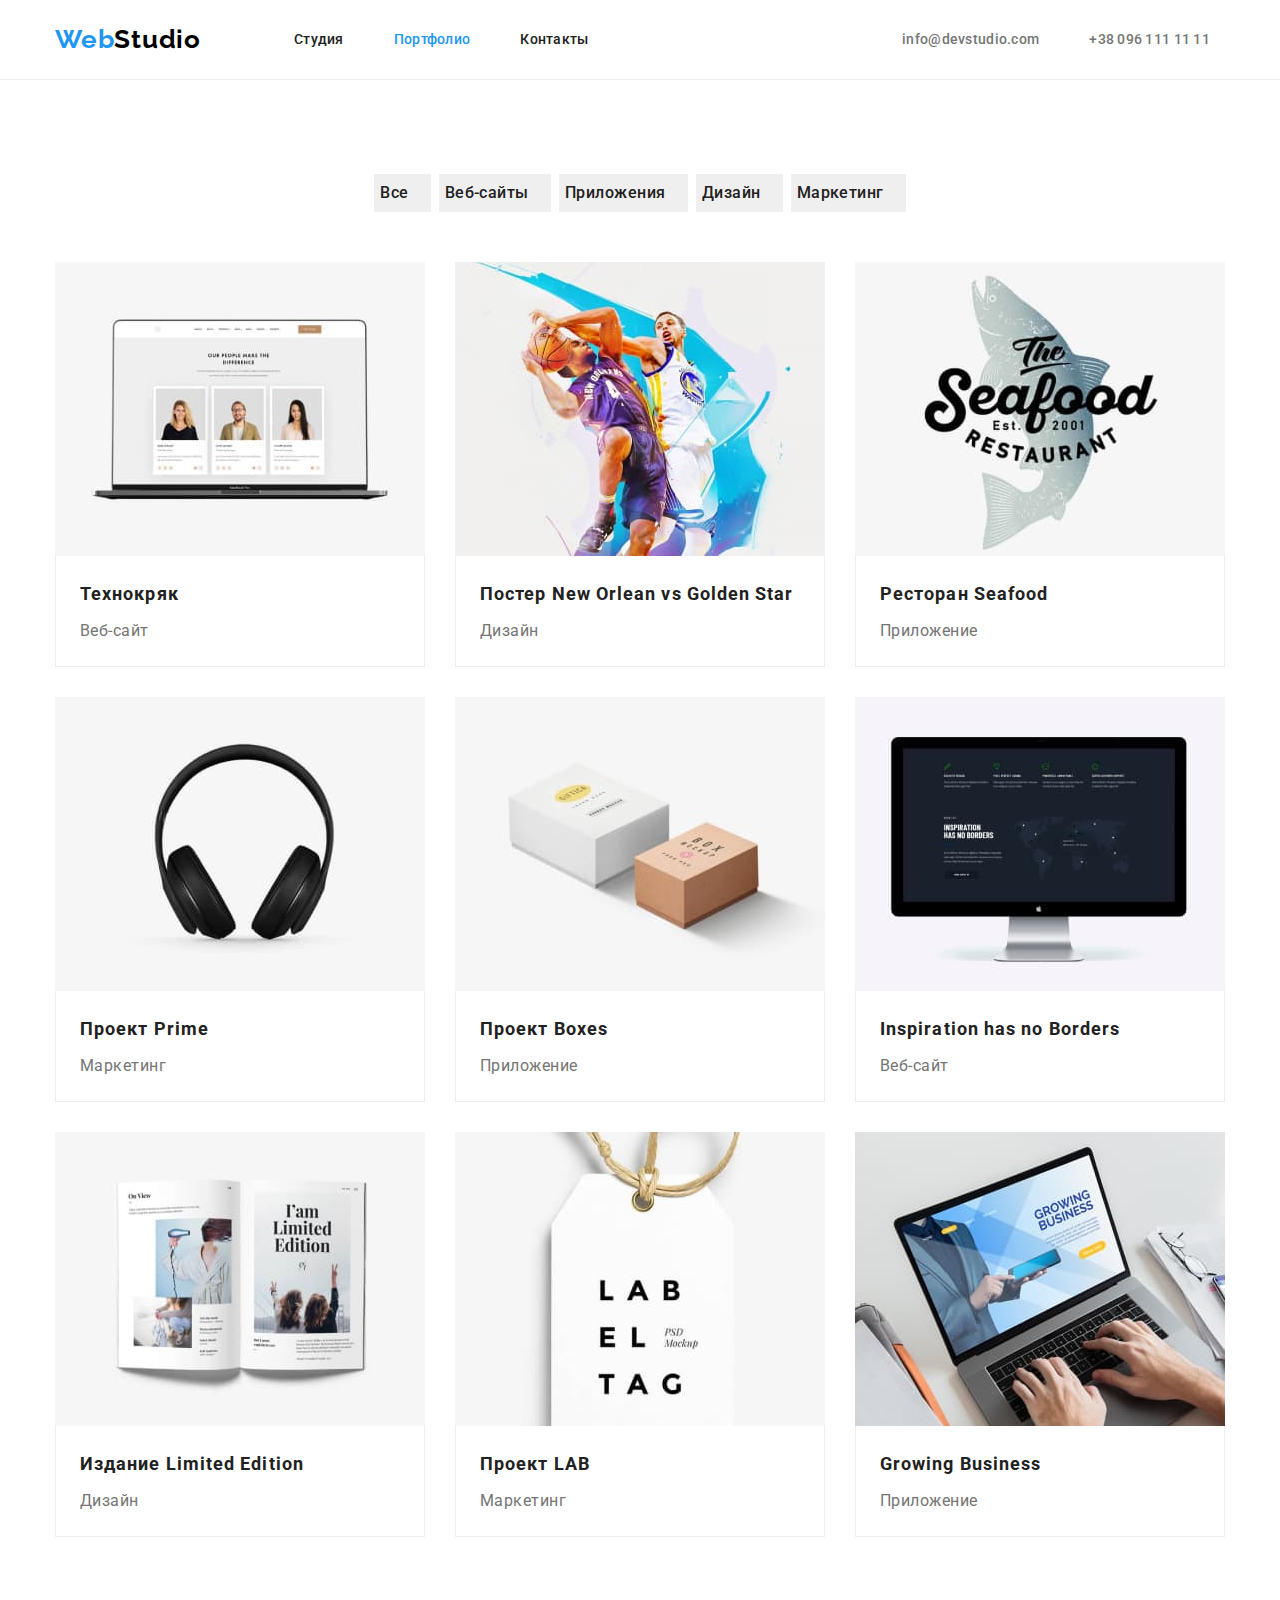
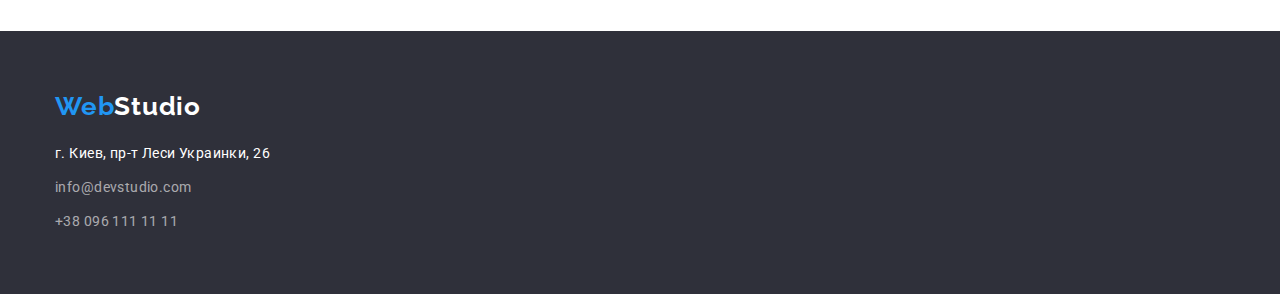
==== commit 9c21e01b: "add" ====
--- a/portfolio.html
+++ b/portfolio.html
@@ -1,7 +1,7 @@
 <!DOCTYPE html>
 <html lang="ru">
   <head>
-    <link rel="stylesheet" href="./css/styles.css" />
+    
     <meta charset="UTF-8" />
     <meta http-equiv="X-UA-Compatible" content="IE=edge" />
     <meta name="viewport" content="width=device-width, initial-scale=1.0" />
@@ -16,6 +16,7 @@
       rel="stylesheet"
       href="https://cdn.jsdelivr.net/npm/modern-normalize@1.1.0/modern-normalize.min.css"
     />
+    <link rel="stylesheet" href="./css/styles.css" />
   </head>
   <body>
     <!--header  -->
--- a/css/styles.css
+++ b/css/styles.css
@@ -240,7 +240,6 @@
 
 .subtitle-text{
         line-height: 1.71;
-        letter-spacing: 0.03em;
         color: #757575;
         /* margin-bottom: 10px; */
 }
@@ -362,6 +361,7 @@
     margin-bottom: 10px;
    }
 
+   
 
 .logo-footer{
     font-family: 'Raleway', sans-serif;
@@ -404,12 +404,55 @@
 }
                                /*======== END OF DOCUMENT PAGE ========*/
 
-                             /* ======= === PORTFOLIO PAGE === ======== */
+
+
+/* ======End Of Portfolio Header======= */
+
+
+                            
+               /* ======= === PORTFOLIO PAGE === ======== */
+    
+       
+       
+       
+                             /*    =========Portfolio Header =========== */
+        .menu-link {
+            font-family: 'Roboto';
+            font-weight: 500;
+            font-size: 14px;
+            line-height: 1.14;
+            letter-spacing: 0.02em;
+            color: #212121;
+    
+        }
+    
     .portfolio-page-header{
     padding-top: 24px;
     border-bottom: 1px solid #ECECEC;
     padding-bottom: 24px;
     }
+
+    .contact-phone-number {
+            font-family: 'Roboto';
+            font-weight: 500;
+            font-size: 14px;
+            line-height: 1.14;
+            letter-spacing: 0.02em;
+            color: #757575;
+            padding-right: 15px;
+    
+        }
+    .contact-email {
+        font-family: 'Roboto';
+        font-weight: 500;
+        font-size: 14px;
+        line-height: 1.14;
+        letter-spacing: 0.02em;
+       color: #757575;
+                }
+
+                                /* ======End Of Portfolio Header======= */
+
                 /* =============  =======  PORTFOLIO HERO  ======   ============ */
     
 .portfolio-list-hero{
@@ -433,8 +476,8 @@
         font-family: inherit;
          padding-top: 6px;
          padding-bottom: 6px;
-         padding: right 22px;
-         /* border:none; */
+         padding-right: 22px;
+         border:none;
     }
     portfolio-btn:not(:last-child){
         margin-right: 8px;
